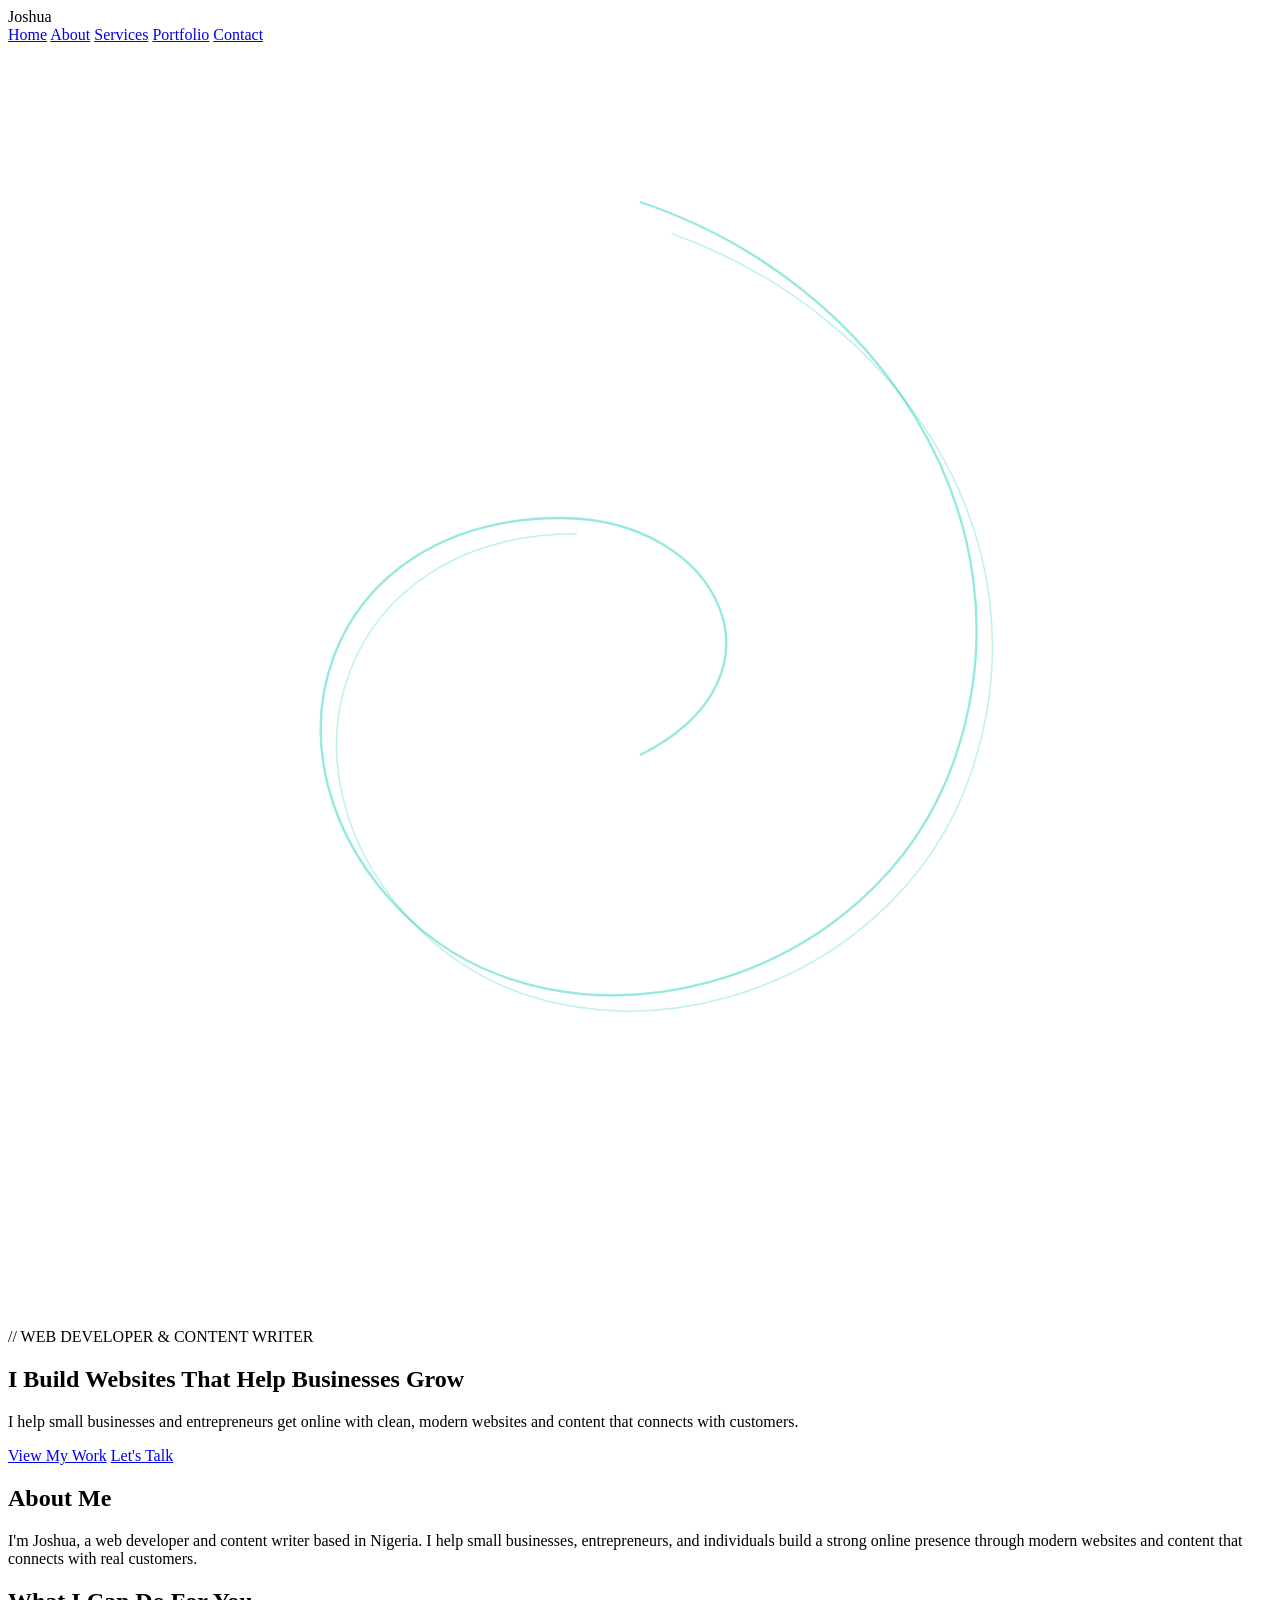
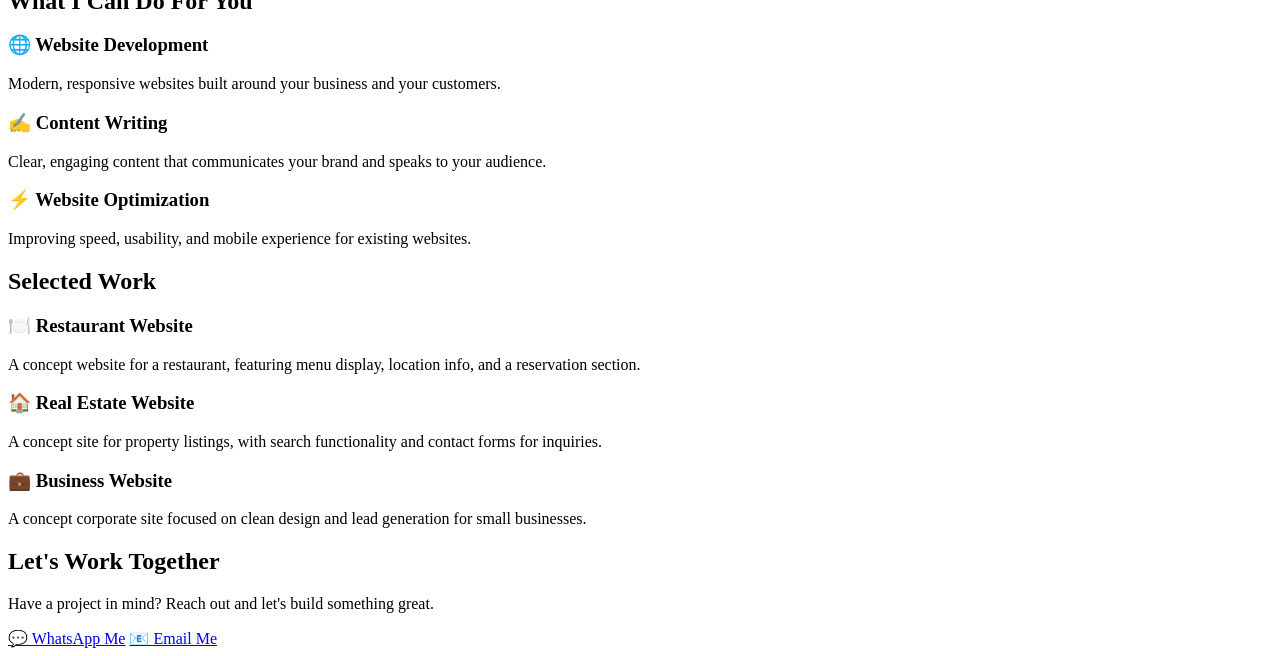
==== index.html @ 4d7d1baa "Add files via upload" ====
<!DOCTYPE html>
<html>
<head>
    <title>Joshua's Web Studio</title>
    <link rel="stylesheet" href="style.css">
</head>
<nav>
    <div class="logo">Joshua</div>
    <div class="nav-links">
        <a href="#hero">Home</a>
        <a href="#about">About</a>
        <a href="#services">Services</a>
        <a href="#portfolio">Portfolio</a>
        <a href="#contact">Contact</a>
    </div>
</nav>
<body>
<div class="bg-swirl">
    <svg viewBox="0 0 800 800" xmlns="http://www.w3.org/2000/svg">
        <path d="M400,100 C550,150 650,300 600,450 C550,600 350,650 250,550 C150,450 200,300 350,300 C450,300 500,400 400,450" 
              stroke="#2dd4bf" stroke-width="1.5" fill="none" opacity="0.5"/>
        <path d="M420,120 C560,170 660,310 610,460 C560,610 360,660 260,560 C160,460 210,310 360,310" 
              stroke="#2dd4bf" stroke-width="1" fill="none" opacity="0.3"/>
    </svg>
</div>
    <section id="hero">
    <p class="tag">// WEB DEVELOPER & CONTENT WRITER</p>
    <h1>I Build Websites <span class="highlight">That Help Businesses Grow</span></h1>
    <p class="subtitle">I help small businesses and entrepreneurs get online with clean, modern websites and content that connects with customers.</p>
    <div class="buttons">
        <a href="#portfolio" class="btn btn-primary">View My Work</a>
        <a href="#contact" class="btn btn-secondary">Let's Talk</a>
    </div>
</section>

<section id="about">
    <h2>About Me</h2>
    <p>I'm Joshua, a web developer and content writer based in Nigeria. I help small businesses, entrepreneurs, and individuals build a strong online presence through modern websites and content that connects with real customers.</p>
</section>
<section id="services">
    <h2>What I Can Do For You</h2>
    <div class="service-cards">
        <div class="card">
            <h3>🌐 Website Development</h3>
            <p>Modern, responsive websites built around your business and your customers.</p>
        </div>
        <div class="card">
            <h3>✍️ Content Writing</h3>
            <p>Clear, engaging content that communicates your brand and speaks to your audience.</p>
        </div>
        <div class="card">
            <h3>⚡ Website Optimization</h3>
            <p>Improving speed, usability, and mobile experience for existing websites.</p>
        </div>
    </div>
</section>
<section id="portfolio">
    <h2>Selected Work</h2>
    <div class="portfolio-cards">
        <div class="card">
            <h3>🍽️ Restaurant Website</h3>
            <p>A concept website for a restaurant, featuring menu display, location info, and a reservation section.</p>
        </div>
        <div class="card">
            <h3>🏠 Real Estate Website</h3>
            <p>A concept site for property listings, with search functionality and contact forms for inquiries.</p>
        </div>
        <div class="card">
            <h3>💼 Business Website</h3>
            <p>A concept corporate site focused on clean design and lead generation for small businesses.</p>
        </div>
    </div>
</section>
<section id="contact">
    <h2>Let's Work Together</h2>
    <p>Have a project in mind? Reach out and let's build something great.</p>
    <div class="contact-links">
        <a href="https://wa.me/2348127814033" class="btn btn-primary">💬 WhatsApp Me</a>
        <a href="mailto:emailme5446@gmail.com" class="btn btn-secondary">📧 Email Me</a>
    </div>
</section>
</body>
</html>
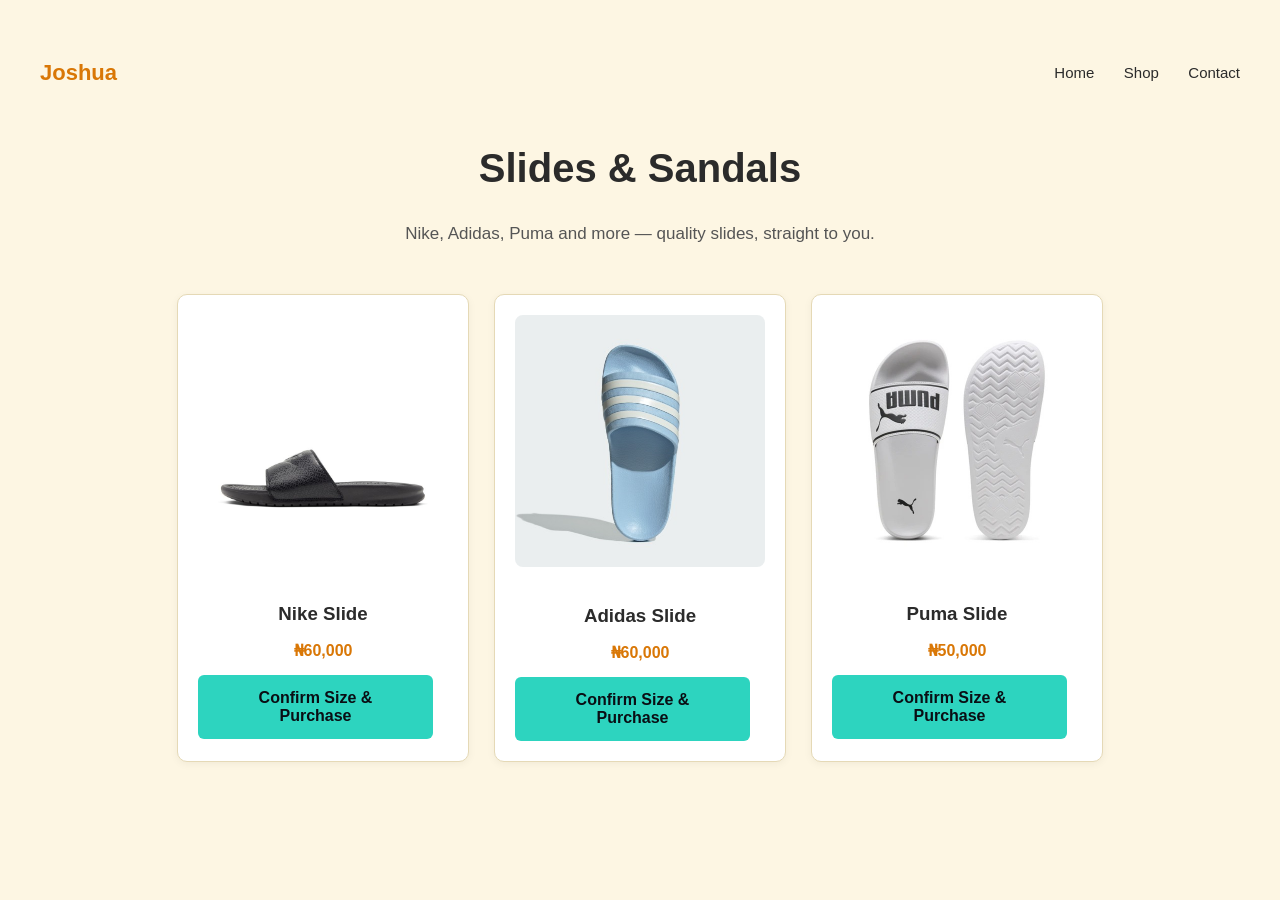
==== commit f74145dd: "Revamp index.html for shop layout Replaced the existing HTML structure with a new layout for a shop " ====
--- a/index.html
+++ b/index.html
@@ -1,83 +1,48 @@
 <!DOCTYPE html>
 <html>
 <head>
-    <title>Joshua's Web Studio</title>
+    <title>Shop - Joshua</title>
     <link rel="stylesheet" href="style.css">
 </head>
-<nav>
-    <div class="logo">Joshua</div>
-    <div class="nav-links">
-        <a href="#hero">Home</a>
-        <a href="#about">About</a>
-        <a href="#services">Services</a>
-        <a href="#portfolio">Portfolio</a>
-        <a href="#contact">Contact</a>
-    </div>
-</nav>
-<body>
-<div class="bg-swirl">
-    <svg viewBox="0 0 800 800" xmlns="http://www.w3.org/2000/svg">
-        <path d="M400,100 C550,150 650,300 600,450 C550,600 350,650 250,550 C150,450 200,300 350,300 C450,300 500,400 400,450" 
-              stroke="#2dd4bf" stroke-width="1.5" fill="none" opacity="0.5"/>
-        <path d="M420,120 C560,170 660,310 610,460 C560,610 360,660 260,560 C160,460 210,310 360,310" 
-              stroke="#2dd4bf" stroke-width="1" fill="none" opacity="0.3"/>
-    </svg>
+<body class="light-theme">
+    <nav>
+        <div class="logo">Joshua</div>
+        <div class="nav-links">
+            <a href="index.html">Home</a>
+            <a href="shop.html">Shop</a>
+            <a href="index.html#contact">Contact</a>
+        </div>
+    </nav>
+
+    <section id="shop-hero">
+        <h1>Slides & Sandals</h1>
+        <p>Nike, Adidas, Puma and more — quality slides, straight to you.</p>
+    </section>
+
+    <section id="products">
+        <div class="product-cards">
+
+<div class="product-card">
+    <img src="nike-slide.jpeg" alt="Nike Slide">
+    <h3>Nike Slide</h3>
+    <p class="price">₦60,000</p>
+    <a href="https://wa.me/2348127814033?text=Hi%2C%20I%27m%20interested%20in%20the%20Nike%20Slide" class="btn btn-primary">Confirm Size & Purchase</a>
 </div>
-    <section id="hero">
-    <p class="tag">// WEB DEVELOPER & CONTENT WRITER</p>
-    <h1>I Build Websites <span class="highlight">That Help Businesses Grow</span></h1>
-    <p class="subtitle">I help small businesses and entrepreneurs get online with clean, modern websites and content that connects with customers.</p>
-    <div class="buttons">
-        <a href="#portfolio" class="btn btn-primary">View My Work</a>
-        <a href="#contact" class="btn btn-secondary">Let's Talk</a>
-    </div>
-</section>
 
-<section id="about">
-    <h2>About Me</h2>
-    <p>I'm Joshua, a web developer and content writer based in Nigeria. I help small businesses, entrepreneurs, and individuals build a strong online presence through modern websites and content that connects with real customers.</p>
-</section>
-<section id="services">
-    <h2>What I Can Do For You</h2>
-    <div class="service-cards">
-        <div class="card">
-            <h3>🌐 Website Development</h3>
-            <p>Modern, responsive websites built around your business and your customers.</p>
+<div class="product-card">
+    <img src="adidas-slide.jpeg" alt="Adidas Slide">
+    <h3>Adidas Slide</h3>
+    <p class="price">₦60,000</p>
+    <a href="https://wa.me/2348127814033?text=Hi%2C%20I%27m%20interested%20in%20the%20Adidas%20Slide" class="btn btn-primary">Confirm Size & Purchase</a>
+</div>
+
+<div class="product-card">
+    <img src="puma-slide.jpeg" alt="Puma Slide">
+    <h3>Puma Slide</h3>
+    <p class="price">₦50,000</p>
+    <a href="https://wa.me/2348127814033?text=Hi%2C%20I%27m%20interested%20in%20the%20Puma%20Slide" class="btn btn-primary">Confirm Size & Purchase</a>
+</div>
         </div>
-        <div class="card">
-            <h3>✍️ Content Writing</h3>
-            <p>Clear, engaging content that communicates your brand and speaks to your audience.</p>
-        </div>
-        <div class="card">
-            <h3>⚡ Website Optimization</h3>
-            <p>Improving speed, usability, and mobile experience for existing websites.</p>
-        </div>
-    </div>
-</section>
-<section id="portfolio">
-    <h2>Selected Work</h2>
-    <div class="portfolio-cards">
-        <div class="card">
-            <h3>🍽️ Restaurant Website</h3>
-            <p>A concept website for a restaurant, featuring menu display, location info, and a reservation section.</p>
-        </div>
-        <div class="card">
-            <h3>🏠 Real Estate Website</h3>
-            <p>A concept site for property listings, with search functionality and contact forms for inquiries.</p>
-        </div>
-        <div class="card">
-            <h3>💼 Business Website</h3>
-            <p>A concept corporate site focused on clean design and lead generation for small businesses.</p>
-        </div>
-    </div>
-</section>
-<section id="contact">
-    <h2>Let's Work Together</h2>
-    <p>Have a project in mind? Reach out and let's build something great.</p>
-    <div class="contact-links">
-        <a href="https://wa.me/2348127814033" class="btn btn-primary">💬 WhatsApp Me</a>
-        <a href="mailto:emailme5446@gmail.com" class="btn btn-secondary">📧 Email Me</a>
-    </div>
-</section>
+    </section>
 </body>
-</html>+</html>
--- a/style.css
+++ b/style.css
@@ -0,0 +1,262 @@
+body {
+    margin: 0;
+    font-family: 'Segoe UI', Arial, sans-serif;
+    background-color: #0a0e14;
+    color: #ffffff;
+    padding: 60px 40px;
+}
+
+#hero h1 {
+    font-size: 48px;
+    color: #ffffff;
+}
+
+#hero p {
+    font-size: 18px;
+    color: #9ca3af;
+}
+
+#hero .tag {
+    color: #2dd4bf;
+    font-size: 14px;
+    letter-spacing: 1px;
+}
+
+#hero h1 {
+    font-size: 48px;
+    line-height: 1.3;
+}
+
+#hero .highlight {
+    color: #2dd4bf;
+}
+
+#hero .subtitle {
+    font-size: 18px;
+    color: #9ca3af;
+    max-width: 600px;
+}
+
+.buttons {
+    margin-top: 30px;
+}
+
+.btn {
+    display: inline-block;
+    padding: 14px 28px;
+    margin-right: 15px;
+    border-radius: 6px;
+    text-decoration: none;
+    font-weight: bold;
+}
+
+.btn-primary {
+    background-color: #2dd4bf;
+    color: #0a0e14;
+}
+
+.btn-secondary {
+    background-color: transparent;
+    color: #ffffff;
+    border: 1px solid #2dd4bf;
+}
+#about {
+    margin-top: 80px;
+}
+
+#about h2 {
+    font-size: 32px;
+    color: #ffffff;
+}
+
+#about p {
+    font-size: 17px;
+    color: #9ca3af;
+    max-width: 650px;
+    line-height: 1.6;
+}
+#services {
+    margin-top: 80px;
+}
+
+#services h2 {
+    font-size: 32px;
+    color: #ffffff;
+    margin-bottom: 30px;
+}
+
+.service-cards {
+    display: flex;
+    gap: 20px;
+    flex-wrap: wrap;
+}
+
+.card {
+    background-color: #131824;
+    border: 1px solid #1f2937;
+    border-radius: 8px;
+    padding: 25px;
+    flex: 1;
+    min-width: 220px;
+}
+
+.card h3 {
+    color: #ffffff;
+    font-size: 20px;
+    margin-bottom: 10px;
+}
+
+.card p {
+    color: #9ca3af;
+    font-size: 15px;
+    line-height: 1.5;
+}
+#portfolio {
+    margin-top: 80px;
+}
+
+#portfolio h2 {
+    font-size: 32px;
+    color: #ffffff;
+    margin-bottom: 30px;
+}
+
+.portfolio-cards {
+    display: flex;
+    gap: 20px;
+    flex-wrap: wrap;
+}
+#contact {
+    margin-top: 80px;
+    margin-bottom: 80px;
+}
+
+#contact h2 {
+    font-size: 32px;
+    color: #ffffff;
+    margin-bottom: 10px;
+}
+
+#contact p {
+    color: #9ca3af;
+    font-size: 17px;
+    margin-bottom: 25px;
+}
+
+.contact-links .btn {
+    margin-right: 15px;
+}
+nav {
+    display: flex;
+    justify-content: space-between;
+    align-items: center;
+    margin-bottom: 60px;
+}
+
+.logo {
+    font-size: 22px;
+    font-weight: bold;
+    color: #2dd4bf;
+}
+
+.nav-links a {
+    color: #ffffff;
+    text-decoration: none;
+    margin-left: 25px;
+    font-size: 15px;
+}
+
+.nav-links a:hover {
+    color: #2dd4bf;
+}
+body {
+    margin: 0;
+    font-family: 'Segoe UI', Arial, sans-serif;
+    background-color: #0a0e14;
+    color: #ffffff;
+    padding: 60px 40px;
+    background-image: radial-gradient(#1f2937 1px, transparent 1px);
+    background-size: 24px 24px;
+}
+.bg-swirl {
+    position: fixed;
+    top: 0;
+    right: 0;
+    width: 600px;
+    height: 600px;
+    z-index: -1;
+    opacity: 0.6;
+    animation: drift 15s ease-in-out infinite;
+}
+
+@keyframes drift {
+    0%   { transform: translate(0, 0) rotate(0deg); }
+    50%  { transform: translate(-20px, 20px) rotate(5deg); }
+    100% { transform: translate(0, 0) rotate(0deg); }
+}
+body.light-theme {
+    background-color: #fdf6e3;
+    color: #2b2b2b;
+    background-image: none;
+}
+
+body.light-theme nav .logo {
+    color: #d97706;
+}
+
+body.light-theme .nav-links a {
+    color: #2b2b2b;
+}
+
+body.light-theme .nav-links a:hover {
+    color: #d97706;
+}
+
+#shop-hero {
+    text-align: center;
+    margin-bottom: 50px;
+}
+
+#shop-hero h1 {
+    font-size: 40px;
+    color: #2b2b2b;
+}
+
+#shop-hero p {
+    color: #555555;
+    font-size: 17px;
+}
+
+.product-cards {
+    display: flex;
+    gap: 25px;
+    flex-wrap: wrap;
+    justify-content: center;
+}
+
+.product-card {
+    background-color: #ffffff;
+    border: 1px solid #e5d9b6;
+    border-radius: 10px;
+    padding: 20px;
+    width: 250px;
+    text-align: center;
+    box-shadow: 0 2px 8px rgba(0,0,0,0.05);
+}
+
+.product-card img {
+    width: 100%;
+    border-radius: 8px;
+    margin-bottom: 15px;
+}
+
+.product-card h3 {
+    color: #2b2b2b;
+    margin-bottom: 5px;
+}
+
+.product-card .price {
+    color: #d97706;
+    font-weight: bold;
+    margin-bottom: 15px;
+}
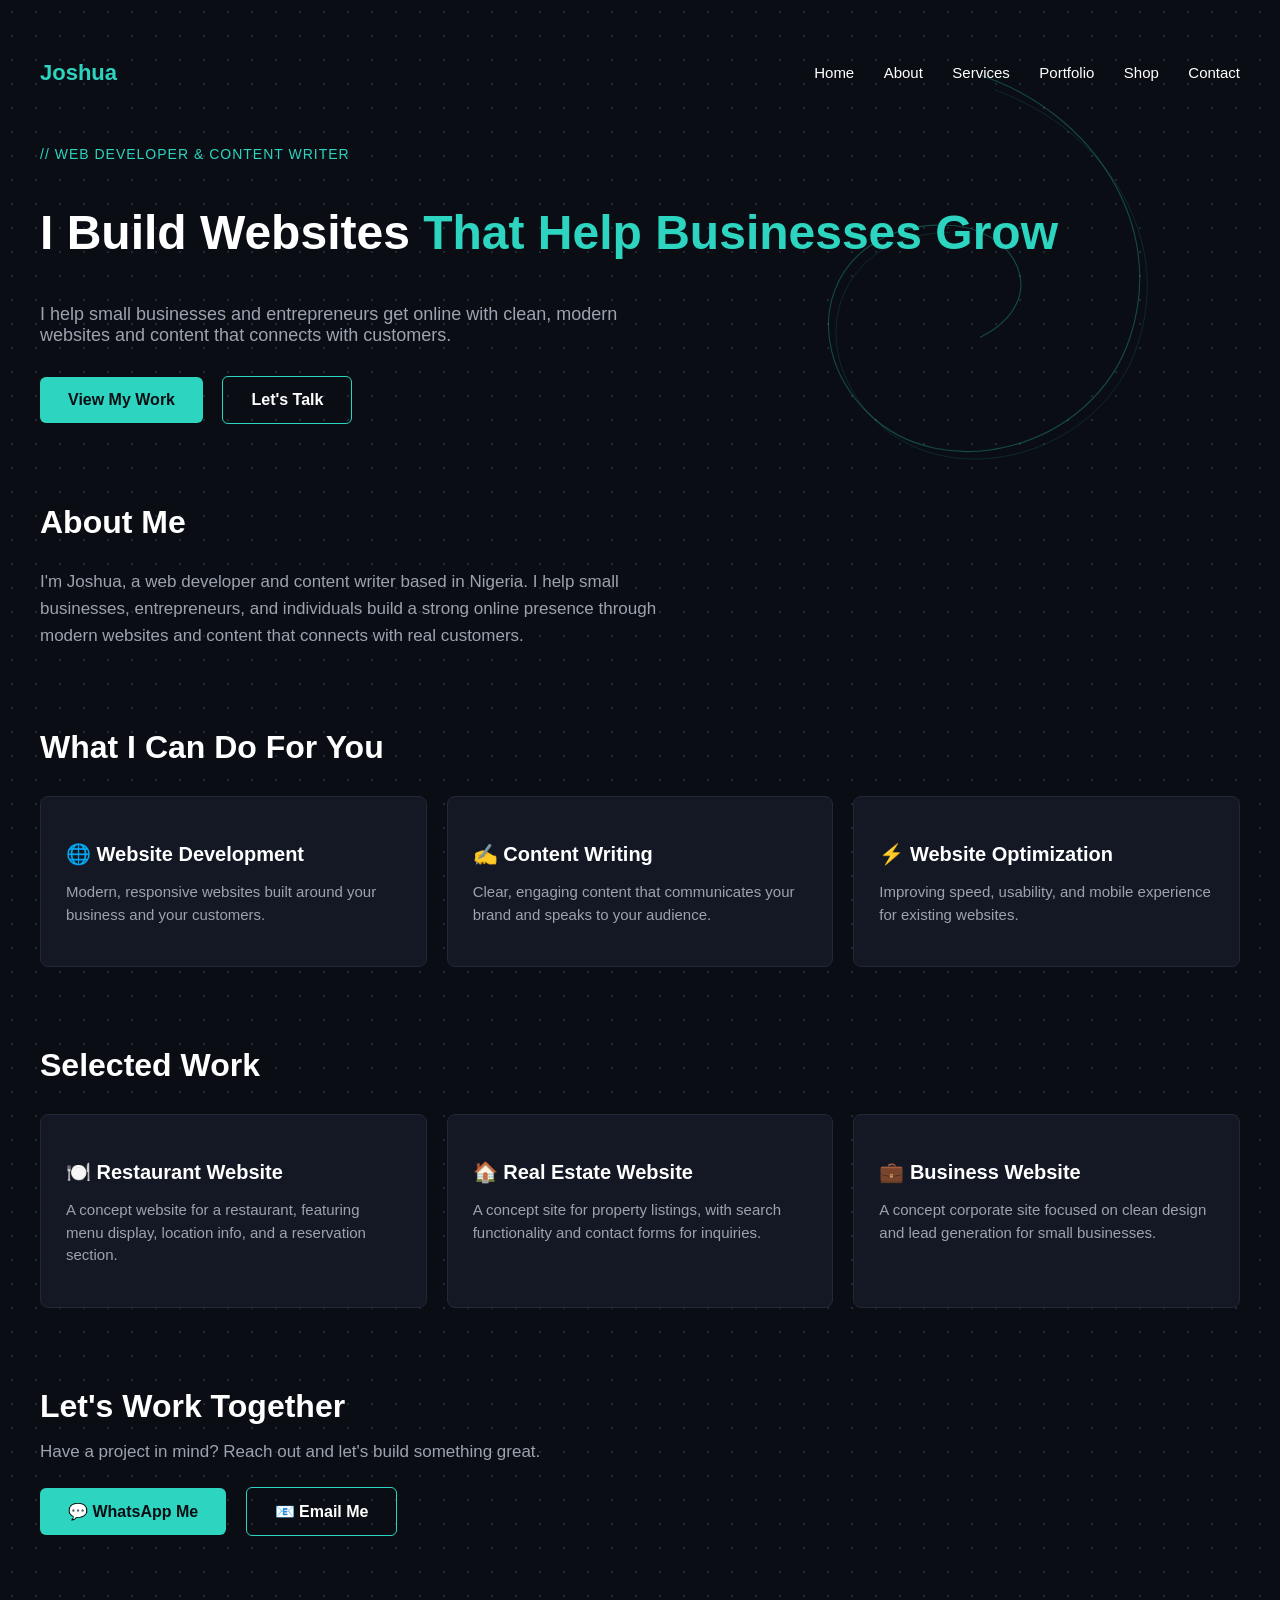
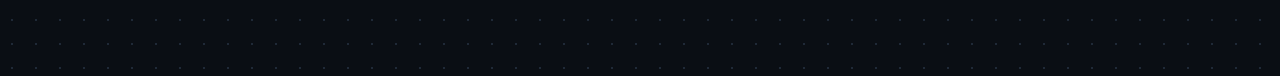
==== commit 27d46d00: "Revamp index.html for Joshua's Web Studio Updated the website structure and content to reflect Joshu" ====
--- a/index.html
+++ b/index.html
@@ -1,48 +1,84 @@
 <!DOCTYPE html>
 <html>
 <head>
-    <title>Shop - Joshua</title>
+    <title>Joshua's Web Studio</title>
     <link rel="stylesheet" href="style.css">
 </head>
-<body class="light-theme">
-    <nav>
-        <div class="logo">Joshua</div>
-        <div class="nav-links">
-            <a href="index.html">Home</a>
-            <a href="shop.html">Shop</a>
-            <a href="index.html#contact">Contact</a>
+<nav>
+    <div class="logo">Joshua</div>
+    <div class="nav-links">
+        <a href="#hero">Home</a>
+        <a href="#about">About</a>
+        <a href="#services">Services</a>
+        <a href="#portfolio">Portfolio</a>
+        <a href="shop.html">Shop</a>
+        <a href="#contact">Contact</a>
+    </div>
+</nav>
+<body>
+<div class="bg-swirl">
+    <svg viewBox="0 0 800 800" xmlns="http://www.w3.org/2000/svg">
+        <path d="M400,100 C550,150 650,300 600,450 C550,600 350,650 250,550 C150,450 200,300 350,300 C450,300 500,400 400,450" 
+              stroke="#2dd4bf" stroke-width="1.5" fill="none" opacity="0.5"/>
+        <path d="M420,120 C560,170 660,310 610,460 C560,610 360,660 260,560 C160,460 210,310 360,310" 
+              stroke="#2dd4bf" stroke-width="1" fill="none" opacity="0.3"/>
+    </svg>
+</div>
+    <section id="hero">
+    <p class="tag">// WEB DEVELOPER & CONTENT WRITER</p>
+    <h1>I Build Websites <span class="highlight">That Help Businesses Grow</span></h1>
+    <p class="subtitle">I help small businesses and entrepreneurs get online with clean, modern websites and content that connects with customers.</p>
+    <div class="buttons">
+        <a href="#portfolio" class="btn btn-primary">View My Work</a>
+        <a href="#contact" class="btn btn-secondary">Let's Talk</a>
+    </div>
+</section>
+
+<section id="about">
+    <h2>About Me</h2>
+    <p>I'm Joshua, a web developer and content writer based in Nigeria. I help small businesses, entrepreneurs, and individuals build a strong online presence through modern websites and content that connects with real customers.</p>
+</section>
+<section id="services">
+    <h2>What I Can Do For You</h2>
+    <div class="service-cards">
+        <div class="card">
+            <h3>🌐 Website Development</h3>
+            <p>Modern, responsive websites built around your business and your customers.</p>
         </div>
-    </nav>
-
-    <section id="shop-hero">
-        <h1>Slides & Sandals</h1>
-        <p>Nike, Adidas, Puma and more — quality slides, straight to you.</p>
-    </section>
-
-    <section id="products">
-        <div class="product-cards">
-
-<div class="product-card">
-    <img src="nike-slide.jpeg" alt="Nike Slide">
-    <h3>Nike Slide</h3>
-    <p class="price">₦60,000</p>
-    <a href="https://wa.me/2348127814033?text=Hi%2C%20I%27m%20interested%20in%20the%20Nike%20Slide" class="btn btn-primary">Confirm Size & Purchase</a>
-</div>
-
-<div class="product-card">
-    <img src="adidas-slide.jpeg" alt="Adidas Slide">
-    <h3>Adidas Slide</h3>
-    <p class="price">₦60,000</p>
-    <a href="https://wa.me/2348127814033?text=Hi%2C%20I%27m%20interested%20in%20the%20Adidas%20Slide" class="btn btn-primary">Confirm Size & Purchase</a>
-</div>
-
-<div class="product-card">
-    <img src="puma-slide.jpeg" alt="Puma Slide">
-    <h3>Puma Slide</h3>
-    <p class="price">₦50,000</p>
-    <a href="https://wa.me/2348127814033?text=Hi%2C%20I%27m%20interested%20in%20the%20Puma%20Slide" class="btn btn-primary">Confirm Size & Purchase</a>
-</div>
+        <div class="card">
+            <h3>✍️ Content Writing</h3>
+            <p>Clear, engaging content that communicates your brand and speaks to your audience.</p>
         </div>
-    </section>
+        <div class="card">
+            <h3>⚡ Website Optimization</h3>
+            <p>Improving speed, usability, and mobile experience for existing websites.</p>
+        </div>
+    </div>
+</section>
+<section id="portfolio">
+    <h2>Selected Work</h2>
+    <div class="portfolio-cards">
+        <div class="card">
+            <h3>🍽️ Restaurant Website</h3>
+            <p>A concept website for a restaurant, featuring menu display, location info, and a reservation section.</p>
+        </div>
+        <div class="card">
+            <h3>🏠 Real Estate Website</h3>
+            <p>A concept site for property listings, with search functionality and contact forms for inquiries.</p>
+        </div>
+        <div class="card">
+            <h3>💼 Business Website</h3>
+            <p>A concept corporate site focused on clean design and lead generation for small businesses.</p>
+        </div>
+    </div>
+</section>
+<section id="contact">
+    <h2>Let's Work Together</h2>
+    <p>Have a project in mind? Reach out and let's build something great.</p>
+    <div class="contact-links">
+        <a href="https://wa.me/2348127814033" class="btn btn-primary">💬 WhatsApp Me</a>
+        <a href="mailto:emailme5446@gmail.com" class="btn btn-secondary">📧 Email Me</a>
+    </div>
+</section>
 </body>
 </html>
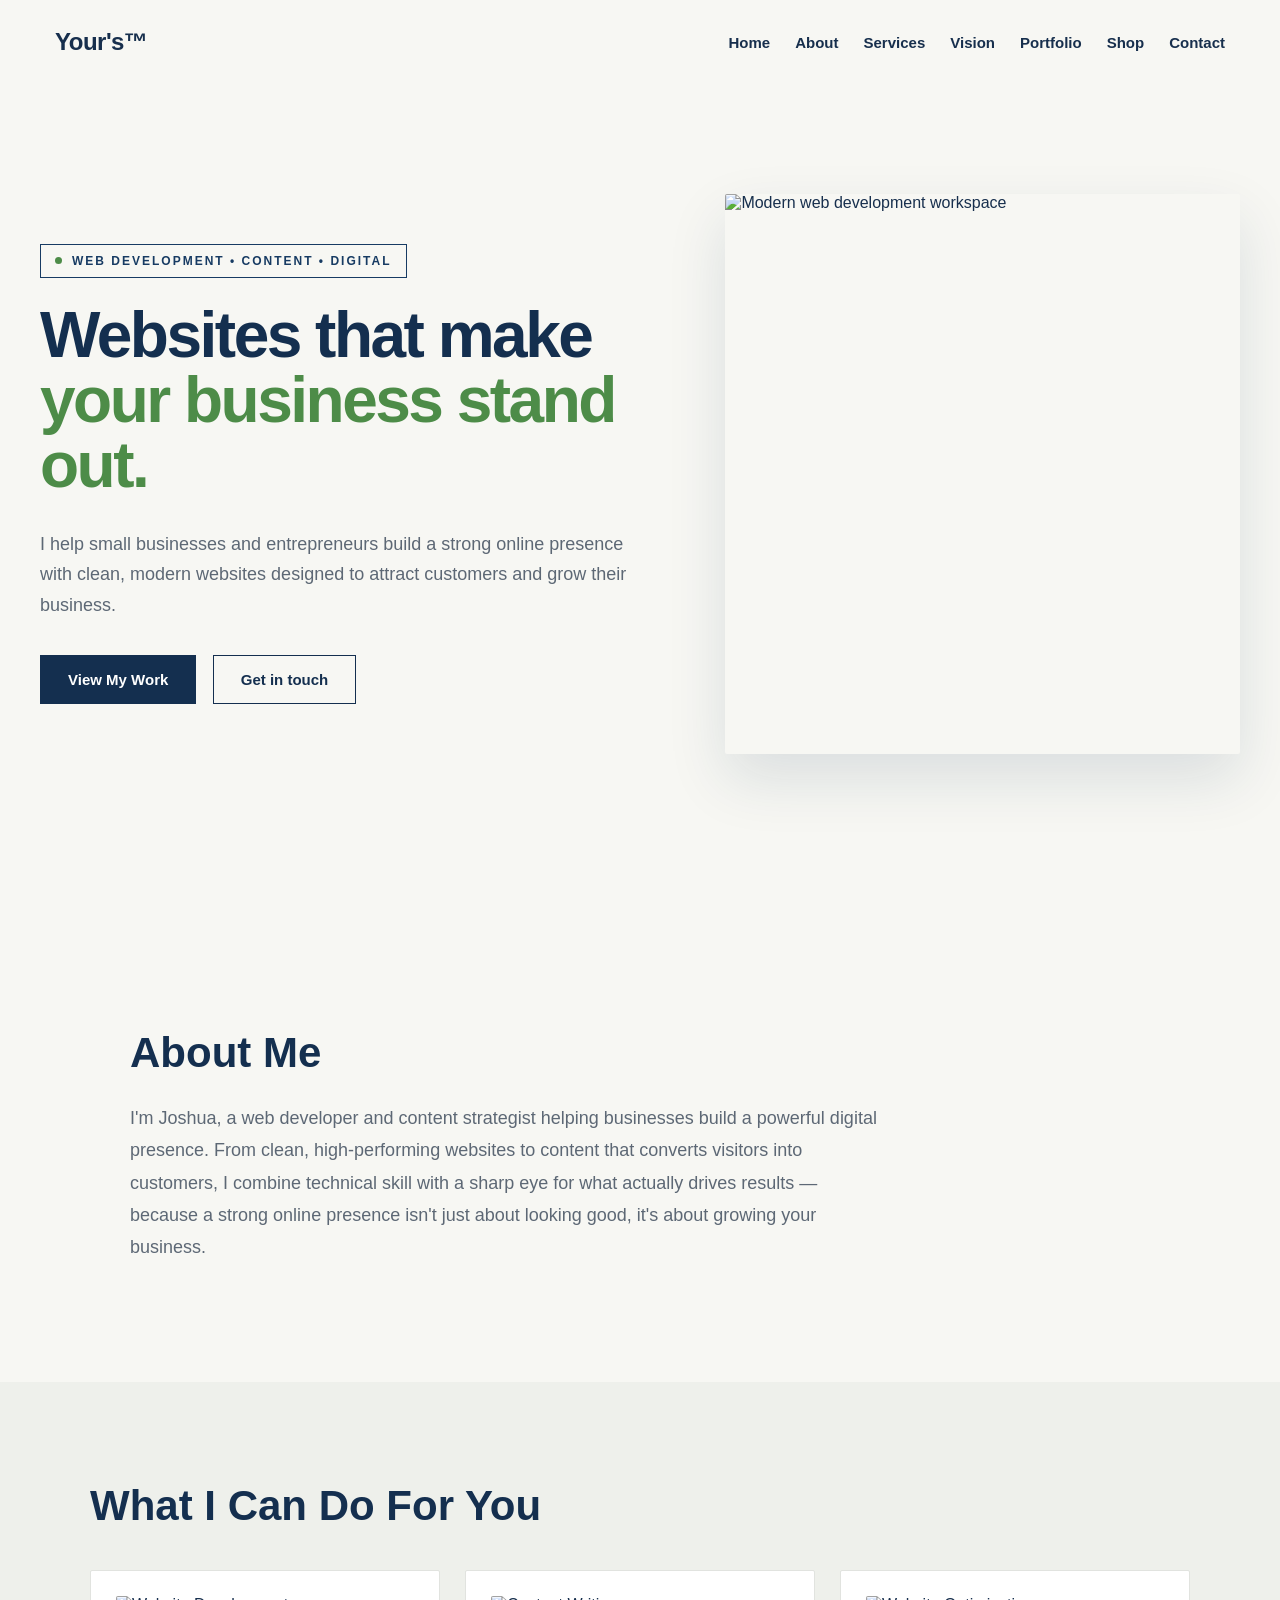
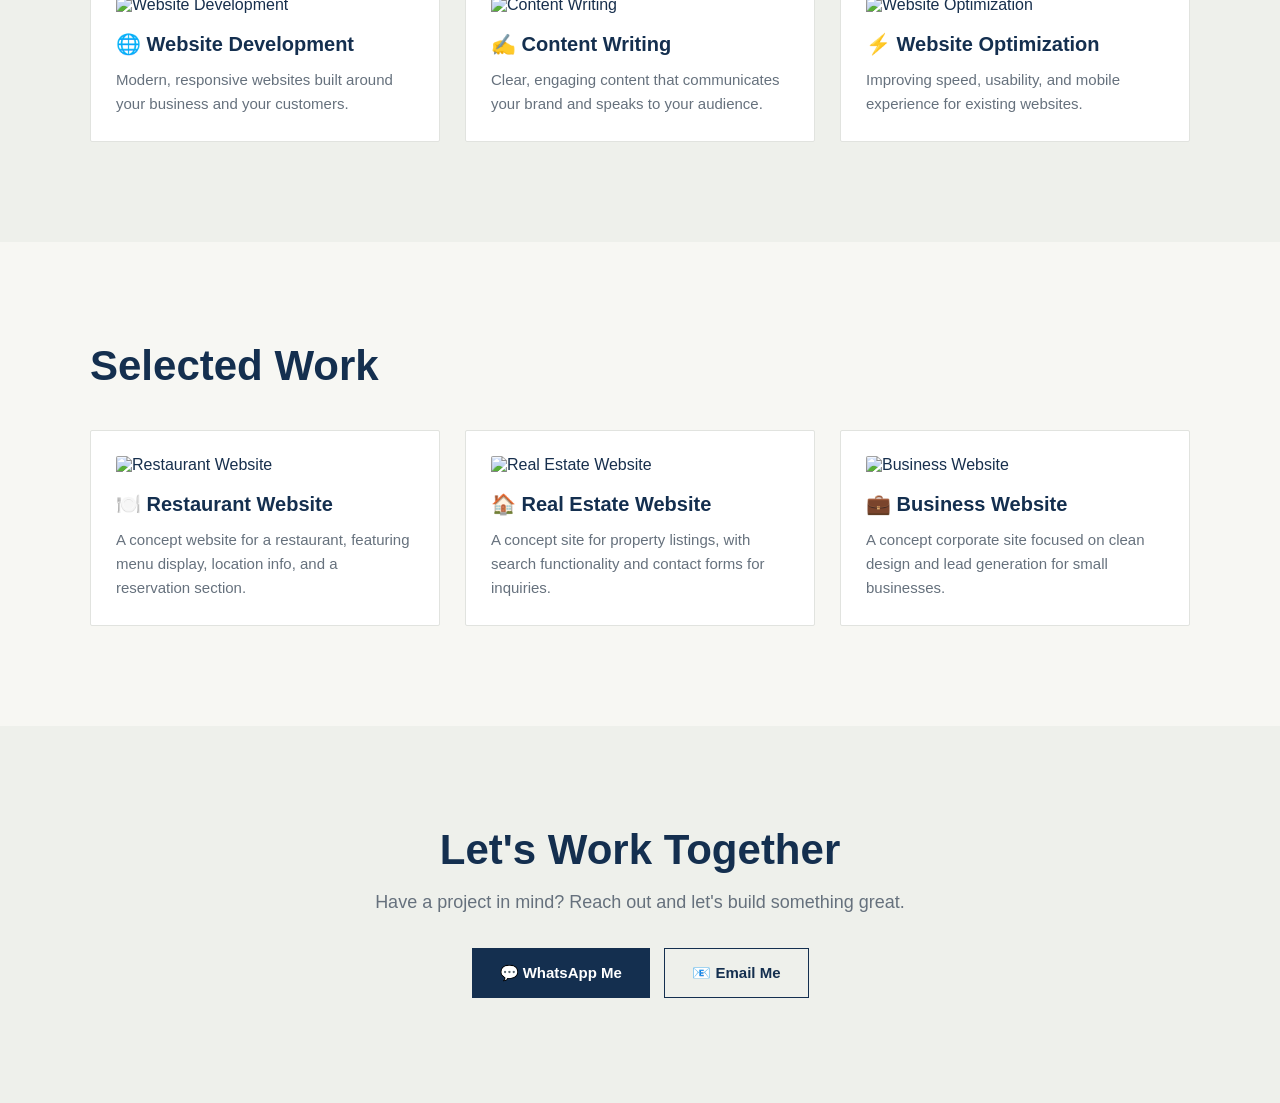
==== commit ddd73ec1: "Revamp index.html with new layout and content Updated the HTML structure and content for the website" ====
--- a/index.html
+++ b/index.html
@@ -4,52 +4,83 @@
     <title>Joshua's Web Studio</title>
     <link rel="stylesheet" href="style.css">
 </head>
-<nav>
-    <div class="logo">Joshua</div>
-    <div class="nav-links">
-        <a href="#hero">Home</a>
-        <a href="#about">About</a>
-        <a href="#services">Services</a>
-        <a href="#portfolio">Portfolio</a>
-        <a href="shop.html">Shop</a>
-        <a href="#contact">Contact</a>
+
+<body class="light-theme">
+    <nav>
+        <div class="logo">Your's™</div>
+        <div class="nav-links">
+            <a href="#hero">Home</a>
+            <a href="#about">About</a>
+            <a href="#services">Services</a>
+            <a href="vision.html">Vision</a>
+            <a href="#portfolio">Portfolio</a>
+            <a href="shop.html">Shop</a>
+            <a href="#contact">Contact</a>
+        </div>
+    </nav>
+<section id="hero">
+
+    <div class="hero-content">
+
+        <div class="hero-text">
+
+            <div class="hero-label">
+                <span></span>
+                WEB DEVELOPMENT • CONTENT • DIGITAL
+            </div>
+
+            <h1>
+                Websites that make
+                <span class="highlight">your business stand out.</span>
+            </h1>
+
+            <p class="subtitle">
+                I help small businesses and entrepreneurs build a strong
+                online presence with clean, modern websites designed to
+                attract customers and grow their business.
+            </p>
+
+            <div class="buttons">
+                <a href="#portfolio" class="btn btn-primary">
+                    View My Work
+                </a>
+
+                <a href="#contact" class="btn btn-secondary">
+                    Get in touch
+                </a>
+            </div>
+
+        </div>
+
+        <div class="hero-image">
+            <img 
+                src="https://images.unsplash.com/photo-1498050108023-c5249f4df085?w=900&h=900&fit=crop"
+                alt="Modern web development workspace"
+            >
+        </div>
+
     </div>
-</nav>
-<body>
-<div class="bg-swirl">
-    <svg viewBox="0 0 800 800" xmlns="http://www.w3.org/2000/svg">
-        <path d="M400,100 C550,150 650,300 600,450 C550,600 350,650 250,550 C150,450 200,300 350,300 C450,300 500,400 400,450" 
-              stroke="#2dd4bf" stroke-width="1.5" fill="none" opacity="0.5"/>
-        <path d="M420,120 C560,170 660,310 610,460 C560,610 360,660 260,560 C160,460 210,310 360,310" 
-              stroke="#2dd4bf" stroke-width="1" fill="none" opacity="0.3"/>
-    </svg>
-</div>
-    <section id="hero">
-    <p class="tag">// WEB DEVELOPER & CONTENT WRITER</p>
-    <h1>I Build Websites <span class="highlight">That Help Businesses Grow</span></h1>
-    <p class="subtitle">I help small businesses and entrepreneurs get online with clean, modern websites and content that connects with customers.</p>
-    <div class="buttons">
-        <a href="#portfolio" class="btn btn-primary">View My Work</a>
-        <a href="#contact" class="btn btn-secondary">Let's Talk</a>
-    </div>
+
 </section>
-
 <section id="about">
     <h2>About Me</h2>
-    <p>I'm Joshua, a web developer and content writer based in Nigeria. I help small businesses, entrepreneurs, and individuals build a strong online presence through modern websites and content that connects with real customers.</p>
+    <p>I'm Joshua, a web developer and content strategist helping businesses build a powerful digital presence. From clean, high-performing websites to content that converts visitors into customers, I combine technical skill with a sharp eye for what actually drives results — because a strong online presence isn't just about looking good, it's about growing your business.</p>
 </section>
 <section id="services">
     <h2>What I Can Do For You</h2>
     <div class="service-cards">
         <div class="card">
+            <img src="https://images.unsplash.com/photo-1547658719-da2b51169166?w=400&h=250&fit=crop" alt="Website Development">
             <h3>🌐 Website Development</h3>
             <p>Modern, responsive websites built around your business and your customers.</p>
         </div>
         <div class="card">
+            <img src="https://images.unsplash.com/photo-1455390582262-044cdead277a?w=400&h=250&fit=crop" alt="Content Writing">
             <h3>✍️ Content Writing</h3>
             <p>Clear, engaging content that communicates your brand and speaks to your audience.</p>
         </div>
         <div class="card">
+            <img src="https://images.unsplash.com/photo-1460925895917-afdab827c52f?w=400&h=250&fit=crop" alt="Website Optimization">
             <h3>⚡ Website Optimization</h3>
             <p>Improving speed, usability, and mobile experience for existing websites.</p>
         </div>
@@ -59,14 +90,17 @@
     <h2>Selected Work</h2>
     <div class="portfolio-cards">
         <div class="card">
+            <img src="https://images.unsplash.com/photo-1517248135467-4c7edcad34c4?w=400&h=250&fit=crop" alt="Restaurant Website">
             <h3>🍽️ Restaurant Website</h3>
             <p>A concept website for a restaurant, featuring menu display, location info, and a reservation section.</p>
         </div>
         <div class="card">
+            <img src="https://images.unsplash.com/photo-1560518883-ce09059eeffa?w=400&h=250&fit=crop" alt="Real Estate Website">
             <h3>🏠 Real Estate Website</h3>
             <p>A concept site for property listings, with search functionality and contact forms for inquiries.</p>
         </div>
         <div class="card">
+            <img src="https://images.unsplash.com/photo-1497366216548-37526070297c?w=400&h=250&fit=crop" alt="Business Website">
             <h3>💼 Business Website</h3>
             <p>A concept corporate site focused on clean design and lead generation for small businesses.</p>
         </div>
--- a/style.css
+++ b/style.css
@@ -1,262 +1,995 @@
+/* =========================================
+   GLOBAL STYLES
+========================================= */
+
+* {
+    box-sizing: border-box;
+}
+
+html {
+    scroll-behavior: smooth;
+}
+
 body {
     margin: 0;
-    font-family: 'Segoe UI', Arial, sans-serif;
-    background-color: #0a0e14;
-    color: #ffffff;
-    padding: 60px 40px;
-}
-
-#hero h1 {
-    font-size: 48px;
-    color: #ffffff;
-}
-
-#hero p {
-    font-size: 18px;
-    color: #9ca3af;
-}
-
-#hero .tag {
-    color: #2dd4bf;
-    font-size: 14px;
-    letter-spacing: 1px;
-}
-
-#hero h1 {
-    font-size: 48px;
-    line-height: 1.3;
-}
-
-#hero .highlight {
-    color: #2dd4bf;
-}
-
-#hero .subtitle {
-    font-size: 18px;
-    color: #9ca3af;
-    max-width: 600px;
-}
-
-.buttons {
-    margin-top: 30px;
-}
-
-.btn {
-    display: inline-block;
-    padding: 14px 28px;
-    margin-right: 15px;
-    border-radius: 6px;
-    text-decoration: none;
-    font-weight: bold;
-}
-
-.btn-primary {
-    background-color: #2dd4bf;
-    color: #0a0e14;
-}
-
-.btn-secondary {
-    background-color: transparent;
-    color: #ffffff;
-    border: 1px solid #2dd4bf;
-}
-#about {
-    margin-top: 80px;
-}
-
-#about h2 {
-    font-size: 32px;
-    color: #ffffff;
-}
-
-#about p {
-    font-size: 17px;
-    color: #9ca3af;
-    max-width: 650px;
-    line-height: 1.6;
-}
-#services {
-    margin-top: 80px;
-}
-
-#services h2 {
-    font-size: 32px;
-    color: #ffffff;
-    margin-bottom: 30px;
-}
-
-.service-cards {
-    display: flex;
-    gap: 20px;
-    flex-wrap: wrap;
-}
-
-.card {
-    background-color: #131824;
-    border: 1px solid #1f2937;
-    border-radius: 8px;
-    padding: 25px;
-    flex: 1;
-    min-width: 220px;
-}
-
-.card h3 {
-    color: #ffffff;
-    font-size: 20px;
-    margin-bottom: 10px;
-}
-
-.card p {
-    color: #9ca3af;
-    font-size: 15px;
-    line-height: 1.5;
-}
-#portfolio {
-    margin-top: 80px;
-}
-
-#portfolio h2 {
-    font-size: 32px;
-    color: #ffffff;
-    margin-bottom: 30px;
-}
-
-.portfolio-cards {
-    display: flex;
-    gap: 20px;
-    flex-wrap: wrap;
-}
-#contact {
-    margin-top: 80px;
-    margin-bottom: 80px;
-}
-
-#contact h2 {
-    font-size: 32px;
-    color: #ffffff;
-    margin-bottom: 10px;
-}
-
-#contact p {
-    color: #9ca3af;
-    font-size: 17px;
-    margin-bottom: 25px;
-}
-
-.contact-links .btn {
-    margin-right: 15px;
-}
+    font-family: Arial, Helvetica, sans-serif;
+    background-color: #f7f7f3;
+    color: #172f4d;
+    padding: 0;
+}
+
+
+/* =========================================
+   NAVIGATION
+========================================= */
+
 nav {
+    width: 100%;
+    max-width: 1250px;
+    margin: 0 auto;
+    padding: 28px 40px;
+
     display: flex;
     justify-content: space-between;
     align-items: center;
-    margin-bottom: 60px;
 }
 
 .logo {
-    font-size: 22px;
-    font-weight: bold;
-    color: #2dd4bf;
+    font-size: 24px;
+    font-weight: 700;
+    color: #172f4d;
+    letter-spacing: -0.5px;
+}
+
+.nav-links {
+    display: flex;
+    align-items: center;
+    gap: 25px;
 }
 
 .nav-links a {
+    color: #172f4d;
+    text-decoration: none;
+    font-size: 15px;
+    font-weight: 600;
+    transition: color 0.2s ease;
+}
+
+.nav-links a:hover {
+    color: #4d8c48;
+}
+
+
+/* =========================================
+   HERO
+========================================= */
+
+#hero {
+    min-height: calc(100vh - 90px);
+
+    display: flex;
+    align-items: center;
+
+    padding: 60px 40px 90px;
+
+    background-color: #f7f7f3;
+}
+
+.hero-content {
+    width: 100%;
+    max-width: 1250px;
+
+    margin: 0 auto;
+
+    display: grid;
+    grid-template-columns: 1fr 0.85fr;
+    align-items: center;
+
+    gap: 80px;
+}
+
+
+/* Hero text */
+
+.hero-text {
+    max-width: 650px;
+}
+
+.hero-label {
+    display: inline-flex;
+    align-items: center;
+    gap: 10px;
+
+    border: 1px solid #173b63;
+
+    padding: 9px 14px;
+
+    margin-bottom: 25px;
+
+    color: #173b63;
+
+    font-size: 12px;
+    font-weight: 600;
+
+    letter-spacing: 2px;
+}
+
+.hero-label span {
+    width: 7px;
+    height: 7px;
+
+    display: inline-block;
+
+    background-color: #4d8c48;
+
+    border-radius: 50%;
+}
+
+
+/* Main heading */
+
+#hero h1 {
+    margin: 0 0 30px;
+
+    font-size: clamp(48px, 5vw, 76px);
+    line-height: 1.02;
+
+    font-weight: 700;
+
+    letter-spacing: -2.5px;
+
+    color: #142f4f;
+}
+
+#hero .highlight {
+    color: #4d8c48;
+}
+
+
+/* Hero paragraph */
+
+#hero .subtitle {
+    max-width: 590px;
+
+    margin: 0 0 35px;
+
+    font-size: 18px;
+    line-height: 1.7;
+
+    color: #5d6875;
+}
+
+
+/* =========================================
+   BUTTONS
+========================================= */
+
+.buttons {
+    margin-top: 25px;
+}
+
+.btn {
+    display: inline-flex;
+
+    align-items: center;
+    justify-content: center;
+
+    padding: 15px 27px;
+
+    margin-right: 12px;
+
+    border-radius: 0;
+
+    text-decoration: none;
+
+    font-size: 15px;
+    font-weight: 600;
+
+    transition: all 0.25s ease;
+}
+
+.btn-primary {
+    background-color: #142f4f;
+
     color: #ffffff;
-    text-decoration: none;
-    margin-left: 25px;
+
+    border: 1px solid #142f4f;
+}
+
+.btn-primary:hover {
+    background-color: #4d8c48;
+
+    border-color: #4d8c48;
+}
+
+.btn-secondary {
+    background-color: transparent;
+
+    color: #142f4f;
+
+    border: 1px solid #142f4f;
+}
+
+.btn-secondary:hover {
+    background-color: #142f4f;
+
+    color: #ffffff;
+}
+
+
+/* =========================================
+   HERO IMAGE
+========================================= */
+
+.hero-image {
+    width: 100%;
+}
+
+.hero-image img {
+    display: block;
+
+    width: 100%;
+    height: 560px;
+
+    object-fit: cover;
+
+    border-radius: 2px;
+
+    box-shadow:
+        0 25px 60px rgba(20, 47, 79, 0.12);
+}
+
+
+/* =========================================
+   ABOUT
+========================================= */
+
+#about {
+    max-width: 1100px;
+
+    margin: 0 auto;
+
+    padding: 100px 40px;
+}
+
+#about h2 {
+    margin-bottom: 25px;
+
+    font-size: 42px;
+
+    color: #142f4f;
+}
+
+#about p {
+    max-width: 750px;
+
+    font-size: 18px;
+
+    color: #5d6875;
+
+    line-height: 1.8;
+}
+
+
+/* =========================================
+   SERVICES
+========================================= */
+
+#services {
+    padding: 100px 40px;
+
+    background-color: #eef0eb;
+}
+
+#services h2 {
+    max-width: 1100px;
+
+    margin: 0 auto 40px;
+
+    font-size: 42px;
+
+    color: #142f4f;
+}
+
+.service-cards {
+    max-width: 1100px;
+
+    margin: 0 auto;
+
+    display: grid;
+
+    grid-template-columns: repeat(3, 1fr);
+
+    gap: 25px;
+}
+
+
+/* =========================================
+   CARDS
+========================================= */
+
+.card {
+    background-color: #ffffff;
+
+    border: 1px solid #e1e3df;
+
+    border-radius: 2px;
+
+    padding: 25px;
+
+    transition:
+        transform 0.25s ease,
+        box-shadow 0.25s ease;
+}
+
+.card:hover {
+    transform: translateY(-5px);
+
+    box-shadow:
+        0 15px 35px rgba(20, 47, 79, 0.10);
+}
+
+.card img {
+    width: 100%;
+
+    height: 190px;
+
+    object-fit: cover;
+
+    border-radius: 2px;
+
+    margin-bottom: 18px;
+}
+
+.card h3 {
+    margin: 0 0 12px;
+
+    color: #142f4f;
+
+    font-size: 20px;
+}
+
+.card p {
+    margin: 0;
+
+    color: #66717d;
+
     font-size: 15px;
-}
-
-.nav-links a:hover {
-    color: #2dd4bf;
-}
-body {
+
+    line-height: 1.6;
+}
+
+
+/* =========================================
+   PORTFOLIO
+========================================= */
+
+#portfolio {
+    padding: 100px 40px;
+
+    background-color: #f7f7f3;
+}
+
+#portfolio h2 {
+    max-width: 1100px;
+
+    margin: 0 auto 40px;
+
+    font-size: 42px;
+
+    color: #142f4f;
+}
+
+.portfolio-cards {
+    max-width: 1100px;
+
+    margin: 0 auto;
+
+    display: grid;
+
+    grid-template-columns: repeat(3, 1fr);
+
+    gap: 25px;
+}
+
+
+/* =========================================
+   CONTACT
+========================================= */
+
+#contact {
+    padding: 100px 40px;
+
+    text-align: center;
+
+    background-color: #eef0eb;
+}
+
+#contact h2 {
+    margin: 0 0 15px;
+
+    font-size: 42px;
+
+    color: #142f4f;
+}
+
+#contact p {
+    margin-bottom: 30px;
+
+    color: #66717d;
+
+    font-size: 18px;
+}
+
+.contact-links .btn {
+    margin: 5px;
+}
+
+
+/* =========================================
+   MORE PRODUCTS / WHATSAPP CTA
+========================================= */
+
+.more-products {
+    max-width: 700px;
+
+    margin: 70px auto 40px;
+
+    padding: 45px 30px;
+
+    text-align: center;
+
+    background-color: #eef0eb;
+
+    border: 1px solid #dde1da;
+}
+
+.more-products h2 {
+    margin: 0 0 12px;
+
+    font-size: 30px;
+
+    color: #142f4f;
+}
+
+.more-products p {
+    margin: 0 0 25px;
+
+    color: #66717d;
+
+    line-height: 1.7;
+}
+
+.more-products .btn {
+    display: inline-flex;
+
     margin: 0;
-    font-family: 'Segoe UI', Arial, sans-serif;
-    background-color: #0a0e14;
-    color: #ffffff;
-    padding: 60px 40px;
-    background-image: radial-gradient(#1f2937 1px, transparent 1px);
-    background-size: 24px 24px;
-}
-.bg-swirl {
-    position: fixed;
-    top: 0;
-    right: 0;
-    width: 600px;
-    height: 600px;
-    z-index: -1;
-    opacity: 0.6;
-    animation: drift 15s ease-in-out infinite;
-}
-
-@keyframes drift {
-    0%   { transform: translate(0, 0) rotate(0deg); }
-    50%  { transform: translate(-20px, 20px) rotate(5deg); }
-    100% { transform: translate(0, 0) rotate(0deg); }
-}
-body.light-theme {
-    background-color: #fdf6e3;
-    color: #2b2b2b;
-    background-image: none;
-}
-
-body.light-theme nav .logo {
-    color: #d97706;
-}
-
-body.light-theme .nav-links a {
-    color: #2b2b2b;
-}
-
-body.light-theme .nav-links a:hover {
-    color: #d97706;
-}
+}
+
+
+/* =========================================
+   SHOP PAGE
+========================================= */
 
 #shop-hero {
+    padding: 80px 40px 50px;
+
     text-align: center;
-    margin-bottom: 50px;
+
+    background-color: #f7f7f3;
 }
 
 #shop-hero h1 {
-    font-size: 40px;
-    color: #2b2b2b;
+    margin: 0 0 15px;
+
+    font-size: 52px;
+
+    color: #142f4f;
 }
 
 #shop-hero p {
-    color: #555555;
-    font-size: 17px;
+    margin: 0 auto;
+
+    max-width: 650px;
+
+    color: #66717d;
+
+    font-size: 18px;
+
+    line-height: 1.6;
+}
+
+#products {
+    padding: 50px 40px 100px;
+
+    background-color: #f7f7f3;
 }
 
 .product-cards {
-    display: flex;
+    max-width: 1100px;
+
+    margin: 0 auto;
+
+    display: grid;
+
+    grid-template-columns: repeat(3, 1fr);
+
     gap: 25px;
-    flex-wrap: wrap;
-    justify-content: center;
 }
 
 .product-card {
     background-color: #ffffff;
-    border: 1px solid #e5d9b6;
-    border-radius: 10px;
+
+    border: 1px solid #e1e3df;
+
     padding: 20px;
-    width: 250px;
+
     text-align: center;
-    box-shadow: 0 2px 8px rgba(0,0,0,0.05);
+
+    transition:
+        transform 0.25s ease,
+        box-shadow 0.25s ease;
+}
+
+.product-card:hover {
+    transform: translateY(-5px);
+
+    box-shadow:
+        0 15px 35px rgba(20, 47, 79, 0.10);
 }
 
 .product-card img {
     width: 100%;
-    border-radius: 8px;
-    margin-bottom: 15px;
+
+    height: 280px;
+
+    object-fit: cover;
+
+    margin-bottom: 18px;
 }
 
 .product-card h3 {
-    color: #2b2b2b;
-    margin-bottom: 5px;
+    margin: 5px 0 10px;
+
+    color: #142f4f;
+
+    font-size: 21px;
 }
 
 .product-card .price {
-    color: #d97706;
-    font-weight: bold;
-    margin-bottom: 15px;
-}
+    margin-bottom: 20px;
+
+    color: #4d8c48;
+
+    font-size: 20px;
+
+    font-weight: 700;
+}
+
+
+/* =========================================
+   RESPONSIVE DESIGN
+========================================= */
+
+@media (max-width: 900px) {
+
+    nav {
+        padding: 25px 30px;
+    }
+
+    .nav-links {
+        gap: 15px;
+    }
+
+    #hero {
+        padding: 60px 30px 80px;
+    }
+
+    .hero-content {
+        grid-template-columns: 1fr;
+
+        gap: 50px;
+    }
+
+    .hero-text {
+        max-width: 100%;
+    }
+
+    #hero h1 {
+        font-size: 55px;
+    }
+
+    .hero-image img {
+        height: 450px;
+    }
+
+    .service-cards,
+    .portfolio-cards,
+    .product-cards {
+        grid-template-columns: 1fr 1fr;
+    }
+
+    #about,
+    #services,
+    #portfolio,
+    #contact,
+    #products {
+        padding-left: 30px;
+        padding-right: 30px;
+    }
+}
+
+
+/* =========================================
+   MOBILE
+========================================= */
+
+@media (max-width: 650px) {
+
+    nav {
+        flex-direction: column;
+
+        gap: 20px;
+
+        padding: 25px 20px;
+    }
+
+    .nav-links {
+        flex-wrap: wrap;
+
+        justify-content: center;
+
+        gap: 12px 16px;
+    }
+
+    .nav-links a {
+        font-size: 14px;
+    }
+
+    #hero {
+        padding: 50px 20px 70px;
+    }
+
+    #hero h1 {
+        font-size: 43px;
+
+        letter-spacing: -1.5px;
+    }
+
+    #hero .subtitle {
+        font-size: 17px;
+    }
+
+    .hero-label {
+        font-size: 10px;
+
+        letter-spacing: 1.3px;
+    }
+
+    .buttons {
+        display: flex;
+
+        flex-direction: column;
+
+        gap: 12px;
+    }
+
+    .btn {
+        width: 100%;
+
+        margin: 0;
+    }
+
+    .hero-image img {
+        height: 350px;
+    }
+
+    #about,
+    #services,
+    #portfolio,
+    #contact,
+    #products {
+        padding: 70px 20px;
+    }
+
+    #about h2,
+    #services h2,
+    #portfolio h2,
+    #contact h2 {
+        font-size: 34px;
+    }
+
+    .service-cards,
+    .portfolio-cards,
+    .product-cards {
+        grid-template-columns: 1fr;
+    }
+
+    #shop-hero {
+        padding: 60px 20px 40px;
+    }
+
+    #shop-hero h1 {
+        font-size: 42px;
+    }
+
+    .product-card img {
+        height: 300px;
+    }
+
+    .more-products {
+        margin-top: 50px;
+
+        padding: 35px 20px;
+    }
+}
+/* =========================================
+   VISION PAGE
+========================================= */
+
+.vision-hero {
+    max-width: 1100px;
+
+    margin: 0 auto;
+
+    padding: 90px 40px 70px;
+}
+
+.vision-label {
+    display: inline-flex;
+
+    align-items: center;
+
+    gap: 10px;
+
+    margin-bottom: 25px;
+
+    padding: 9px 14px;
+
+    border: 1px solid #173b63;
+
+    color: #173b63;
+
+    font-size: 12px;
+
+    font-weight: 600;
+
+    letter-spacing: 2px;
+}
+
+.vision-label span {
+    width: 7px;
+
+    height: 7px;
+
+    display: inline-block;
+
+    border-radius: 50%;
+
+    background-color: #4d8c48;
+}
+
+.vision-hero h1 {
+    max-width: 900px;
+
+    margin: 0 0 30px;
+
+    color: #142f4f;
+
+    font-size: clamp(48px, 6vw, 72px);
+
+    line-height: 1.02;
+
+    letter-spacing: -2.5px;
+}
+
+.vision-hero h1 span {
+    color: #4d8c48;
+
+    display: block;
+}
+
+.vision-hero > p {
+    max-width: 780px;
+
+    margin: 0;
+
+    color: #5d6875;
+
+    font-size: 18px;
+
+    line-height: 1.8;
+}
+
+
+/* =========================================
+   VISION PRINCIPLES
+========================================= */
+
+.vision-principles {
+    max-width: 1100px;
+
+    margin: 0 auto;
+
+    padding: 20px 40px 100px;
+
+    display: grid;
+
+    grid-template-columns: repeat(3, 1fr);
+
+    gap: 20px;
+}
+
+.vision-card {
+    min-height: 310px;
+
+    padding: 30px;
+
+    background-color: #ffffff;
+
+    border: 1px solid #dfe3dd;
+
+    display: flex;
+
+    flex-direction: column;
+
+    justify-content: space-between;
+
+    transition:
+        transform 0.25s ease,
+        box-shadow 0.25s ease;
+}
+
+.vision-card:hover {
+    transform: translateY(-6px);
+
+    box-shadow:
+        0 18px 40px rgba(20, 47, 79, 0.10);
+}
+
+.vision-number {
+    color: #4d8c48;
+
+    font-size: 14px;
+
+    font-weight: 700;
+
+    letter-spacing: 2px;
+}
+
+.vision-card-content h2 {
+    margin: 0 0 18px;
+
+    color: #142f4f;
+
+    font-size: 25px;
+
+    line-height: 1.2;
+}
+
+.vision-card-content p {
+    margin: 0;
+
+    color: #66717d;
+
+    font-size: 16px;
+
+    line-height: 1.7;
+}
+
+
+/* =========================================
+   VISION CTA
+========================================= */
+
+.vision-cta {
+    padding: 100px 40px;
+
+    text-align: center;
+
+    background-color: #eef0eb;
+}
+
+.vision-cta-label {
+    margin: 0 0 15px;
+
+    color: #4d8c48;
+
+    font-size: 12px;
+
+    font-weight: 700;
+
+    letter-spacing: 2px;
+}
+
+.vision-cta h2 {
+    max-width: 750px;
+
+    margin: 0 auto 20px;
+
+    color: #142f4f;
+
+    font-size: clamp(40px, 5vw, 60px);
+
+    line-height: 1.05;
+
+    letter-spacing: -2px;
+}
+
+.vision-cta h2 span {
+    color: #4d8c48;
+}
+
+.vision-cta > p:not(.vision-cta-label) {
+    max-width: 650px;
+
+    margin: 0 auto 30px;
+
+    color: #66717d;
+
+    font-size: 17px;
+
+    line-height: 1.7;
+}
+
+
+/* =========================================
+   VISION MOBILE
+========================================= */
+
+@media (max-width: 850px) {
+
+    .vision-hero {
+        padding: 70px 30px 50px;
+    }
+
+    .vision-principles {
+        grid-template-columns: 1fr;
+
+        padding: 20px 30px 70px;
+    }
+
+    .vision-card {
+        min-height: auto;
+
+        gap: 50px;
+    }
+
+}
+
+
+@media (max-width: 600px) {
+
+    .vision-hero {
+        padding: 55px 20px 45px;
+    }
+
+    .vision-hero h1 {
+        font-size: 43px;
+
+        letter-spacing: -1.5px;
+    }
+
+    .vision-hero > p {
+        font-size: 17px;
+    }
+
+    .vision-principles {
+        padding: 20px 20px 60px;
+    }
+
+    .vision-card {
+        padding: 25px;
+
+        gap: 45px;
+    }
+
+    .vision-card-content h2 {
+        font-size: 23px;
+    }
+
+    .vision-cta {
+        padding: 75px 20px;
+    }
+
+}
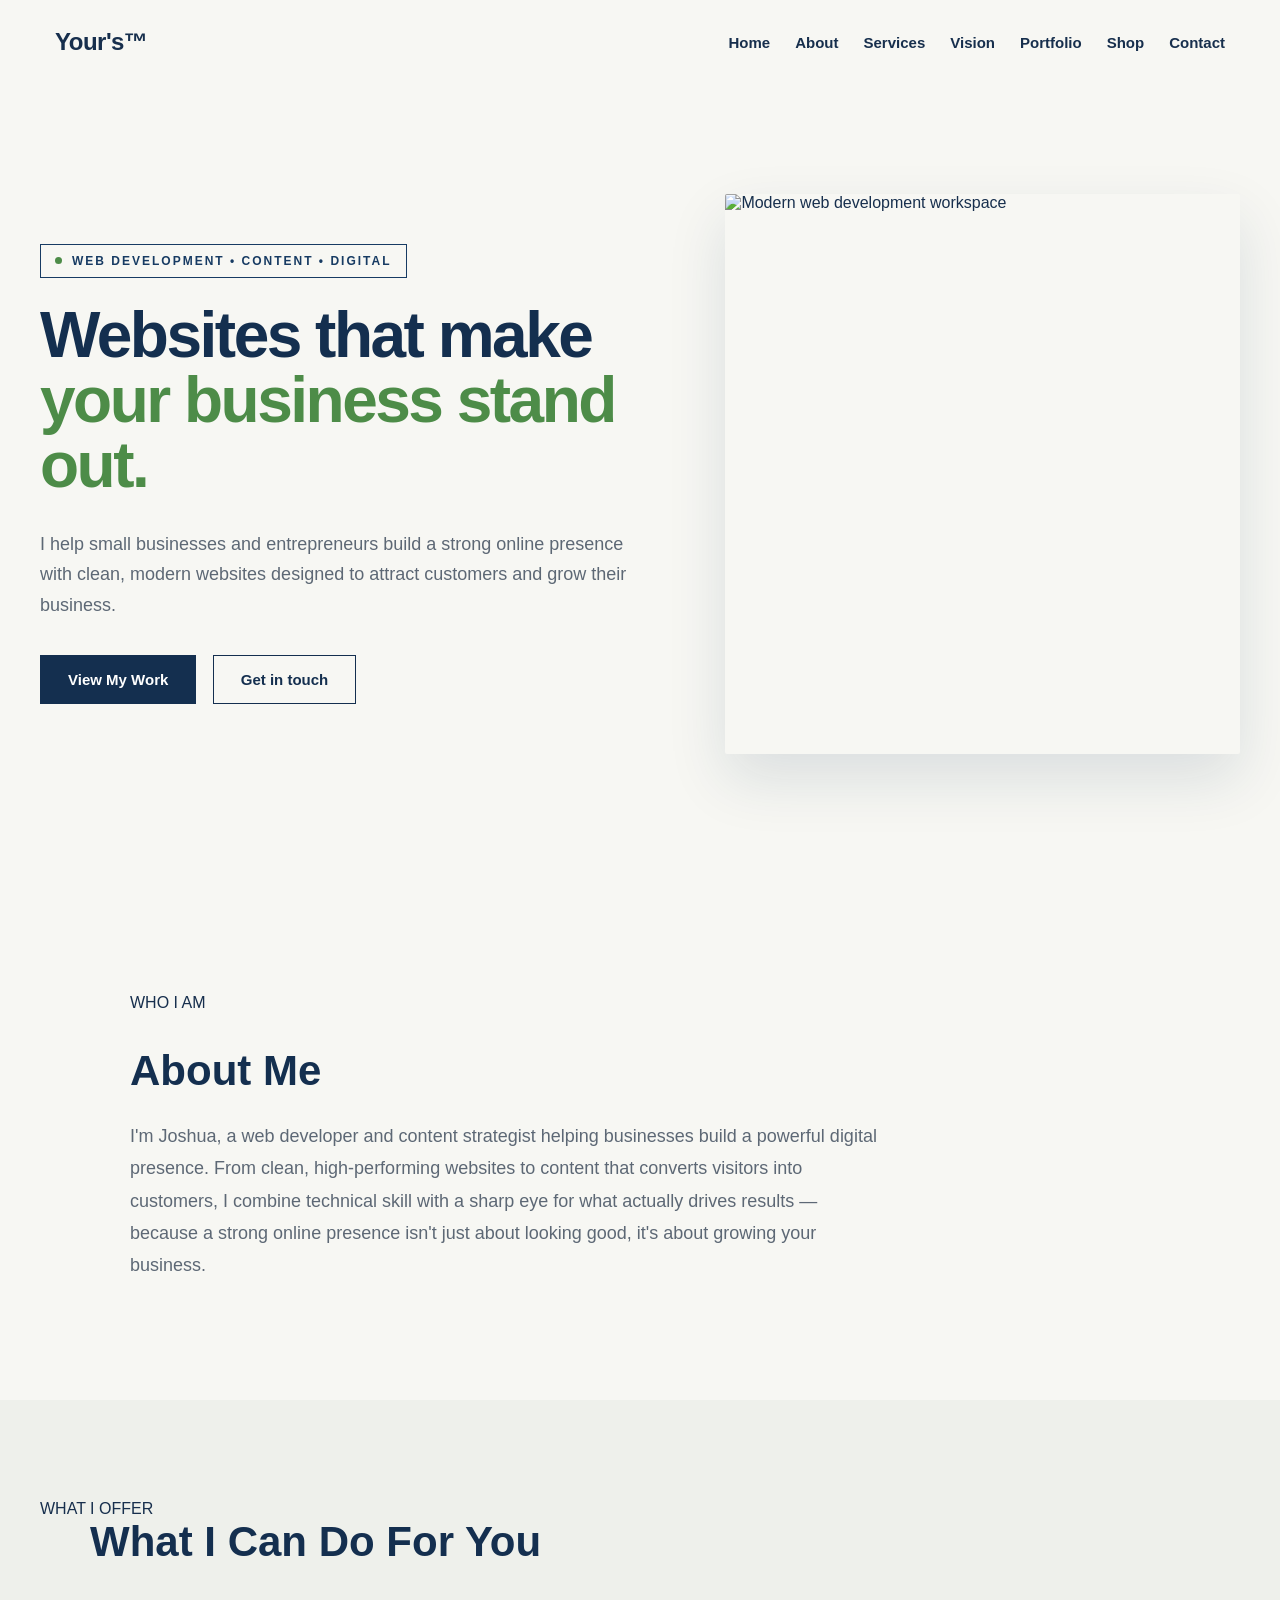
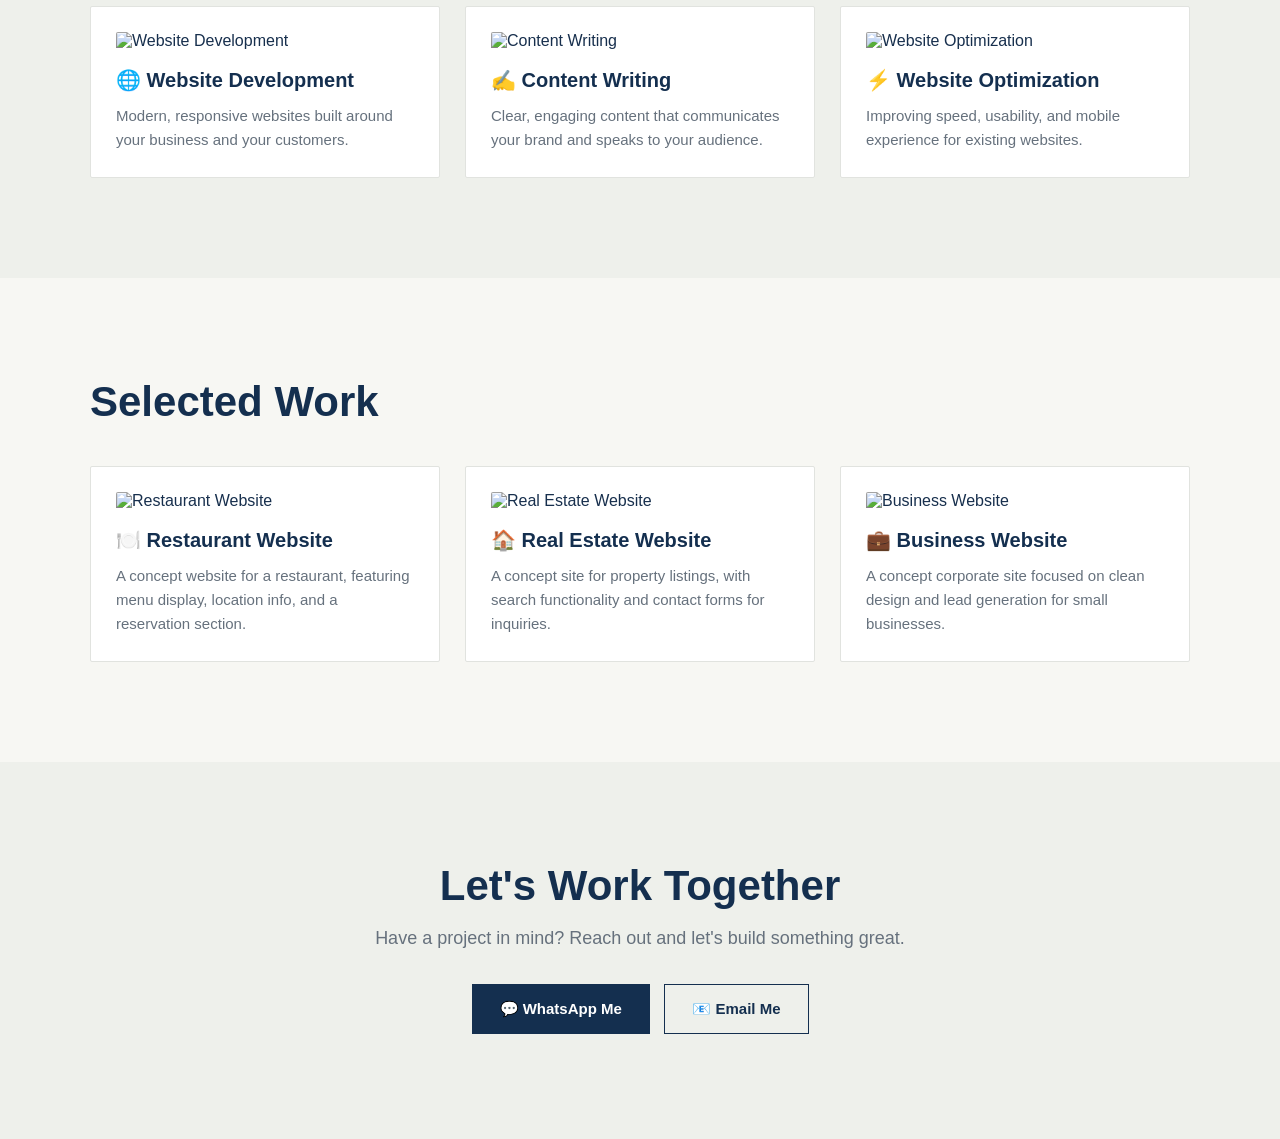
==== commit 49aca52a: "Refactor index.html for improved structure Updated the HTML structure and added section tags for bet" ====
--- a/index.html
+++ b/index.html
@@ -63,10 +63,12 @@
 
 </section>
 <section id="about">
+    <div class="section-tag"><span class="dot"></span> WHO I AM</div>
     <h2>About Me</h2>
     <p>I'm Joshua, a web developer and content strategist helping businesses build a powerful digital presence. From clean, high-performing websites to content that converts visitors into customers, I combine technical skill with a sharp eye for what actually drives results — because a strong online presence isn't just about looking good, it's about growing your business.</p>
 </section>
 <section id="services">
+    <div class="section-tag"><span class="dot"></span> WHAT I OFFER</div>
     <h2>What I Can Do For You</h2>
     <div class="service-cards">
         <div class="card">
